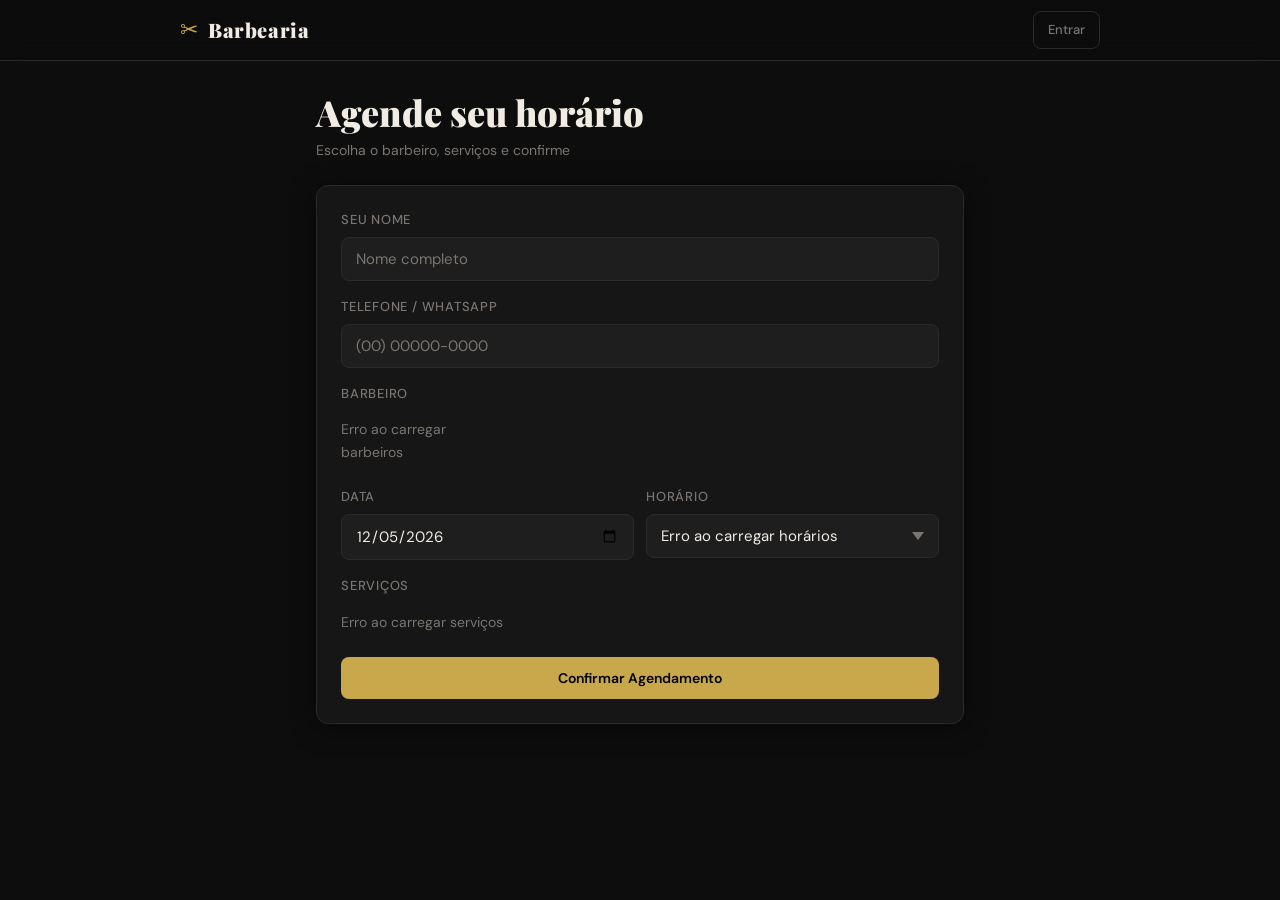
==== src/main/resources/static/cliente.html @ e92dd933 "Ajustes" ====
<!DOCTYPE html>
<html lang="pt-BR">
<head>
  <meta charset="UTF-8" />
  <meta name="viewport" content="width=device-width, initial-scale=1.0" />
  <title>Barbearia — Agendar</title>
  <link rel="preconnect" href="https://fonts.googleapis.com" />
  <link href="https://fonts.googleapis.com/css2?family=Playfair+Display:wght@700;900&family=DM+Sans:wght@300;400;500&display=swap" rel="stylesheet" />
  <link rel="stylesheet" href="style.css" />
</head>
<body>

  <header class="header">
    <div class="header-inner">
      <div class="logo">
        <span class="logo-icon">✂</span>
        <span class="logo-text">Barbearia</span>
      </div>
      <div class="header-right">
        <a href="index.html" class="btn btn-ghost btn-sm">Entrar</a>
      </div>
    </div>
  </header>

  <main class="main">

    <section id="page-cliente">
      <div class="page-header">
        <h1>Agende seu horário</h1>
        <p>Escolha o barbeiro, serviços e confirme</p>
      </div>

      <form class="form-card" id="form-cliente" novalidate>
        <div class="form-group"><label>Seu nome</label><input type="text" id="nomeCliente" placeholder="Nome completo" required /></div>
        <div class="form-group"><label>Telefone / WhatsApp</label><input type="tel" id="telefoneCliente" placeholder="(00) 00000-0000" required /></div>

        <div class="form-group">
          <label>Barbeiro</label>
          <div class="barbeiros-grid" id="barbeiros-grid"><p class="loading-txt">Carregando...</p></div>
        </div>

        <div class="form-row">
          <div class="form-group"><label>Data</label><input type="date" id="data" required /></div>
          <div class="form-group"><label>Horário</label><select id="horario" required><option value="">Selecione a data primeiro</option></select></div>
        </div>

        <div class="form-group">
          <label>Serviços</label>
          <div class="servicos-grid" id="servicos-grid"><p class="loading-txt">Carregando serviços...</p></div>
        </div>

        <div class="resumo" id="resumo" style="display:none">
          <h3>Resumo</h3>
          <div class="resumo-items" id="resumo-items"></div>
          <div class="resumo-total" id="resumo-total"></div>
        </div>

        <button type="submit" class="btn btn-primary btn-full">Confirmar Agendamento</button>
      </form>

      <!-- Confirmação -->
      <div class="confirm-box" id="confirm-box" style="display:none">
        <div class="confirm-icon">✓</div>
        <h2>Agendamento confirmado!</h2>
        <p id="confirm-msg"></p>
        <button class="btn btn-primary" id="btn-novo-agend">Fazer outro agendamento</button>
      </div>
    </section>

  </main>

  <div class="toast" id="toast"></div>
  <script src="app.js"></script>
  <script src="cliente.js"></script>
</body>
</html>
---- src/main/resources/static/style.css ----
/* ========= RESET & BASE ========= */
*, *::before, *::after { box-sizing: border-box; margin: 0; padding: 0; }

:root {
  --bg:       #0d0d0d;
  --surface:  #161616;
  --surface2: #1e1e1e;
  --border:   #2a2a2a;
  --gold:     #c9a84c;
  --gold-dim: #8a6e2e;
  --text:     #f0ece4;
  --muted:    #7a7570;
  --danger:   #c0392b;
  --success:  #27ae60;
  --radius:   12px;
  --shadow:   0 4px 24px rgba(0,0,0,.5);
}

html { scroll-behavior: smooth; }

body {
  background: var(--bg);
  color: var(--text);
  font-family: 'DM Sans', sans-serif;
  font-size: 15px;
  line-height: 1.6;
  min-height: 100vh;
}

/* ========= LOGIN PAGE ========= */
.login-body {
  display: flex;
  align-items: center;
  justify-content: center;
  min-height: 100vh;
  padding: 20px;
  background: radial-gradient(ellipse at 60% 20%, rgba(201,168,76,.08) 0%, transparent 60%), var(--bg);
}

.login-wrap { width: 100%; max-width: 420px; }

.login-card {
  background: var(--surface);
  border: 1px solid var(--border);
  border-radius: 20px;
  padding: 40px 32px;
  box-shadow: var(--shadow);
}

.login-logo {
  display: flex;
  align-items: center;
  gap: 10px;
  margin-bottom: 6px;
}

.login-sub {
  color: var(--muted);
  font-size: 14px;
  margin-bottom: 28px;
}

.login-divider {
  text-align: center;
  color: var(--muted);
  font-size: 13px;
  margin: 16px 0;
  position: relative;
}

.login-divider::before, .login-divider::after {
  content: '';
  position: absolute;
  top: 50%;
  width: 42%;
  height: 1px;
  background: var(--border);
}

.login-divider::before { left: 0; }
.login-divider::after  { right: 0; }

.input-pw { position: relative; }
.input-pw input { padding-right: 44px; }

.pw-toggle {
  position: absolute;
  right: 12px;
  top: 50%;
  transform: translateY(-50%);
  background: none;
  border: none;
  cursor: pointer;
  font-size: 16px;
  padding: 0;
  color: var(--muted);
}

/* ========= HEADER ========= */
.header {
  position: sticky;
  top: 0;
  z-index: 100;
  background: rgba(13,13,13,.92);
  backdrop-filter: blur(12px);
  border-bottom: 1px solid var(--border);
}

.header-inner {
  max-width: 960px;
  margin: 0 auto;
  padding: 0 20px;
  height: 60px;
  display: flex;
  align-items: center;
  gap: 16px;
}

.logo {
  display: flex;
  align-items: center;
  gap: 10px;
  white-space: nowrap;
  margin-right: auto;
}

.logo-icon { font-size: 22px; color: var(--gold); }

.logo-text {
  font-family: 'Playfair Display', serif;
  font-size: 20px;
  font-weight: 900;
  letter-spacing: 0.03em;
}

.role-badge {
  font-size: 11px;
  font-weight: 600;
  padding: 2px 8px;
  border-radius: 20px;
  text-transform: uppercase;
  letter-spacing: .06em;
}

.role-badge.admin   { background: rgba(201,168,76,.15); color: var(--gold); }
.role-badge.barbeiro { background: rgba(39,174,96,.15);  color: #2ecc71; }

.nav { display: flex; gap: 4px; }

.nav-link {
  text-decoration: none;
  padding: 7px 14px;
  border-radius: 8px;
  color: var(--muted);
  font-size: 14px;
  font-weight: 500;
  transition: color .2s, background .2s;
}

.nav-link:hover { color: var(--text); background: var(--surface2); }
.nav-link.active { color: var(--gold); background: rgba(201,168,76,.1); }

.header-right {
  display: flex;
  align-items: center;
  gap: 10px;
  margin-left: auto;
}

.user-name {
  font-size: 13px;
  color: var(--muted);
  white-space: nowrap;
  overflow: hidden;
  text-overflow: ellipsis;
  max-width: 120px;
}

.hamburger {
  display: none;
  flex-direction: column;
  gap: 5px;
  background: none;
  border: none;
  cursor: pointer;
  padding: 6px;
}

.hamburger span {
  display: block;
  width: 22px;
  height: 2px;
  background: var(--text);
  border-radius: 2px;
}

@media (max-width: 640px) {
  .hamburger { display: flex; }
  .nav {
    position: fixed;
    top: 60px; left: 0; right: 0;
    background: var(--surface);
    border-bottom: 1px solid var(--border);
    flex-direction: column;
    padding: 12px 16px 16px;
    gap: 2px;
    transform: translateY(-110%);
    transition: transform .3s ease;
    z-index: 99;
  }
  .nav.open { transform: translateY(0); }
  .nav-link { padding: 12px 14px; font-size: 15px; border-radius: var(--radius); }
  .user-name { display: none; }
}

/* ========= MAIN ========= */
.main {
  max-width: 680px;
  margin: 0 auto;
  padding: 32px 16px 80px;
}

.page { display: none; }
.page.active { display: block; }

.page-header { margin-bottom: 24px; }

.page-header h1 {
  font-family: 'Playfair Display', serif;
  font-size: clamp(26px, 6vw, 36px);
  font-weight: 900;
  line-height: 1.1;
}

.page-header p { color: var(--muted); margin-top: 6px; font-size: 14px; }

.toolbar {
  display: flex;
  align-items: center;
  gap: 8px;
  justify-content: flex-end;
  margin-bottom: 16px;
  flex-wrap: wrap;
}

.input-inline {
  background: var(--surface2);
  border: 1px solid var(--border);
  border-radius: 8px;
  padding: 7px 12px;
  color: var(--text);
  font-family: inherit;
  font-size: 14px;
  -webkit-appearance: none;
}

/* ========= FORM CARD ========= */
.form-card {
  background: var(--surface);
  border: 1px solid var(--border);
  border-radius: var(--radius);
  padding: 24px;
  margin-bottom: 24px;
  box-shadow: var(--shadow);
}

.form-card h2 {
  font-family: 'Playfair Display', serif;
  font-size: 18px;
  font-weight: 700;
  margin-bottom: 20px;
  color: var(--gold);
}

.form-group { display: flex; flex-direction: column; gap: 6px; margin-bottom: 16px; }
.form-row { display: grid; grid-template-columns: 1fr 1fr; gap: 12px; }

@media (max-width: 480px) { .form-row { grid-template-columns: 1fr; } }

label {
  font-size: 13px;
  font-weight: 500;
  color: var(--muted);
  text-transform: uppercase;
  letter-spacing: 0.06em;
}

input[type="text"], input[type="tel"], input[type="email"],
input[type="date"], input[type="number"], input[type="password"], select {
  background: var(--surface2);
  border: 1px solid var(--border);
  border-radius: 8px;
  padding: 11px 14px;
  color: var(--text);
  font-family: inherit;
  font-size: 15px;
  transition: border-color .2s, box-shadow .2s;
  width: 100%;
  -webkit-appearance: none;
  appearance: none;
}

input:focus, select:focus {
  outline: none;
  border-color: var(--gold);
  box-shadow: 0 0 0 3px rgba(201,168,76,.15);
}

input::placeholder { color: var(--muted); }

select {
  background-image: url("data:image/svg+xml,%3Csvg xmlns='http://www.w3.org/2000/svg' width='12' height='8' viewBox='0 0 12 8'%3E%3Cpath fill='%237a7570' d='M6 8L0 0h12z'/%3E%3C/svg%3E");
  background-repeat: no-repeat;
  background-position: right 14px center;
  padding-right: 36px;
}

/* ========= BARBEIROS GRID (cliente) ========= */
.barbeiros-grid {
  display: grid;
  grid-template-columns: repeat(auto-fill, minmax(140px, 1fr));
  gap: 10px;
}

.barbeiro-card-check {
  border: 1.5px solid var(--border);
  border-radius: 10px;
  padding: 14px 12px;
  cursor: pointer;
  text-align: center;
  transition: border-color .2s, background .2s;
  position: relative;
  user-select: none;
}

.barbeiro-card-check input[type="radio"] { position: absolute; opacity: 0; width: 0; height: 0; }
.barbeiro-card-check:hover { border-color: var(--gold-dim); }
.barbeiro-card-check.selected { border-color: var(--gold); background: rgba(201,168,76,.08); }

.bc-avatar {
  width: 44px; height: 44px;
  border-radius: 50%;
  background: var(--gold-dim);
  color: #fff;
  font-size: 18px;
  font-weight: 700;
  display: flex;
  align-items: center;
  justify-content: center;
  margin: 0 auto 8px;
}

.bc-nome { font-weight: 500; font-size: 14px; }

/* ========= SERVIÇOS GRID ========= */
.servicos-grid {
  display: grid;
  grid-template-columns: repeat(auto-fill, minmax(160px, 1fr));
  gap: 10px;
}

.servico-card-check {
  border: 1.5px solid var(--border);
  border-radius: 10px;
  padding: 12px;
  cursor: pointer;
  transition: border-color .2s, background .2s;
  position: relative;
  user-select: none;
}

.servico-card-check input[type="checkbox"] { position: absolute; opacity: 0; width: 0; height: 0; }
.servico-card-check:hover { border-color: var(--gold-dim); }
.servico-card-check.checked { border-color: var(--gold); background: rgba(201,168,76,.08); }
.servico-card-check .sc-nome { font-weight: 500; font-size: 14px; margin-bottom: 4px; }
.servico-card-check .sc-preco { color: var(--gold); font-size: 13px; }
.servico-card-check .sc-duracao { color: var(--muted); font-size: 12px; }

.check-mark {
  position: absolute; top: 8px; right: 8px;
  width: 18px; height: 18px;
  border-radius: 50%;
  border: 1.5px solid var(--border);
  display: flex; align-items: center; justify-content: center;
  font-size: 10px;
  transition: background .2s, border-color .2s;
}

.checked .check-mark { background: var(--gold); border-color: var(--gold); color: #000; }

/* ========= RESUMO ========= */
.resumo {
  background: var(--surface2);
  border: 1px solid var(--border);
  border-radius: 10px;
  padding: 16px;
  margin: 8px 0 20px;
}

.resumo h3 { font-size: 13px; text-transform: uppercase; letter-spacing: .08em; color: var(--muted); margin-bottom: 12px; }
.resumo-item { display: flex; justify-content: space-between; font-size: 14px; padding: 4px 0; border-bottom: 1px solid var(--border); }
.resumo-total { margin-top: 10px; font-weight: 600; font-size: 16px; color: var(--gold); text-align: right; }

/* ========= CONFIRM BOX ========= */
.confirm-box {
  background: var(--surface);
  border: 1px solid var(--border);
  border-radius: var(--radius);
  padding: 48px 32px;
  text-align: center;
}

.confirm-icon {
  width: 64px; height: 64px;
  background: var(--success);
  border-radius: 50%;
  color: #fff;
  font-size: 28px;
  display: flex; align-items: center; justify-content: center;
  margin: 0 auto 20px;
}

.confirm-box h2 { font-family: 'Playfair Display', serif; font-size: 24px; margin-bottom: 12px; }
.confirm-box p  { color: var(--muted); font-size: 15px; margin-bottom: 24px; }

/* ========= BUTTONS ========= */
.btn {
  display: inline-flex;
  align-items: center;
  justify-content: center;
  gap: 6px;
  padding: 11px 20px;
  border-radius: 8px;
  font-family: inherit;
  font-size: 14px;
  font-weight: 500;
  cursor: pointer;
  transition: opacity .2s, transform .1s;
  border: 1.5px solid transparent;
  text-decoration: none;
  white-space: nowrap;
}

.btn:active { transform: scale(.97); }
.btn:disabled { opacity: .45; cursor: not-allowed; transform: none !important; }
.btn-primary  { background: var(--gold); color: #000; font-weight: 600; }
.btn-primary:hover:not(:disabled) { opacity: .88; }
.btn-ghost    { background: transparent; border-color: var(--border); color: var(--muted); }
.btn-ghost:hover { color: var(--text); border-color: var(--muted); }
.btn-danger   { background: var(--danger); color: #fff; }
.btn-icon     { background: transparent; border: none; color: var(--muted); padding: 6px 8px; font-size: 15px; }
.btn-icon:hover { color: var(--text); }
.btn-icon.del:hover { color: var(--danger); }
.btn-full { width: 100%; }
.btn-sm   { padding: 8px 14px; font-size: 13px; }

/* ========= CARD LIST ========= */
.card-list { display: flex; flex-direction: column; gap: 12px; }

.item-card {
  background: var(--surface);
  border: 1px solid var(--border);
  border-radius: var(--radius);
  padding: 16px 20px;
  display: flex;
  align-items: center;
  gap: 16px;
  animation: fadeUp .3s ease both;
}

@keyframes fadeUp {
  from { opacity: 0; transform: translateY(8px); }
  to   { opacity: 1; transform: none; }
}

.item-card-body { flex: 1; min-width: 0; }
.item-card-title { font-weight: 600; font-size: 15px; margin-bottom: 4px; white-space: nowrap; overflow: hidden; text-overflow: ellipsis; }
.item-card-sub   { font-size: 13px; color: var(--muted); }
.item-card-actions { display: flex; gap: 2px; flex-shrink: 0; }

.badge {
  display: inline-block;
  background: rgba(201,168,76,.12);
  color: var(--gold);
  font-size: 12px;
  font-weight: 600;
  padding: 3px 10px;
  border-radius: 20px;
  margin-top: 4px;
}

.form-actions { display: flex; gap: 10px; margin-top: 20px; flex-wrap: wrap; }

/* ========= TOAST ========= */
.toast {
  position: fixed;
  bottom: 24px; left: 50%;
  transform: translateX(-50%) translateY(80px);
  background: var(--surface);
  border: 1px solid var(--border);
  color: var(--text);
  padding: 12px 22px;
  border-radius: 40px;
  font-size: 14px;
  font-weight: 500;
  box-shadow: var(--shadow);
  opacity: 0;
  transition: transform .3s ease, opacity .3s ease;
  z-index: 500;
  pointer-events: none;
  white-space: nowrap;
  max-width: calc(100vw - 32px);
}

.toast.show    { opacity: 1; transform: translateX(-50%) translateY(0); }
.toast.success { border-color: var(--success); color: var(--success); }
.toast.error   { border-color: var(--danger);  color: #e74c3c; }

/* ========= MODAL ========= */
.modal-overlay {
  position: fixed; inset: 0;
  background: rgba(0,0,0,.7);
  z-index: 200;
  display: flex; align-items: center; justify-content: center;
  padding: 16px;
}

.modal {
  background: var(--surface);
  border: 1px solid var(--border);
  border-radius: var(--radius);
  padding: 28px;
  max-width: 360px; width: 100%;
  box-shadow: var(--shadow);
}

.modal p { font-size: 16px; margin-bottom: 20px; }
.modal-actions { display: flex; gap: 10px; }

.loading-txt { color: var(--muted); font-size: 14px; padding: 8px 0; }

.empty-state { text-align: center; padding: 48px 0; color: var(--muted); }
.empty-state .empty-icon { font-size: 36px; margin-bottom: 12px; }
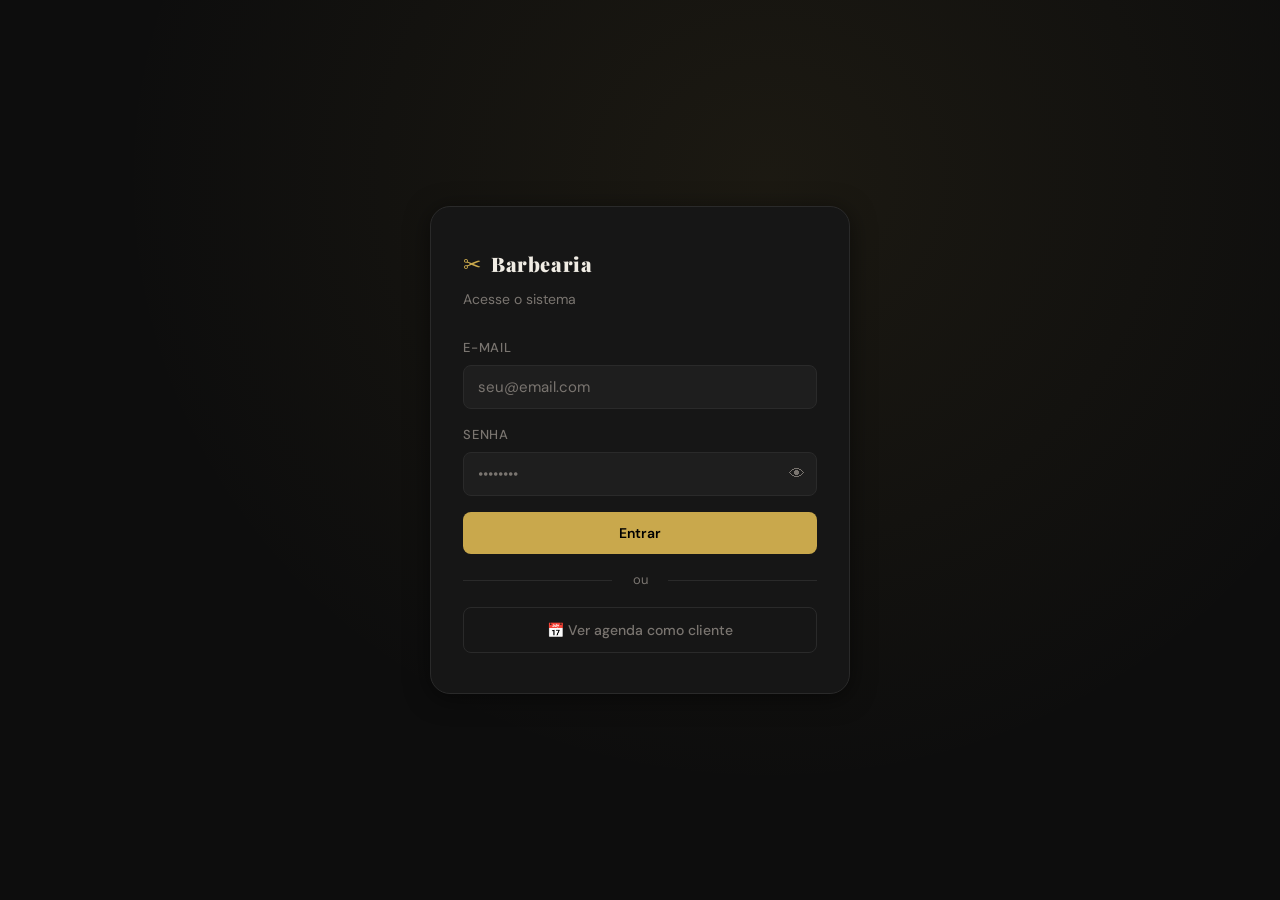
==== commit 7d73f89a: "Ajustes 3" ====
--- a/src/main/resources/static/cliente.html
+++ b/src/main/resources/static/cliente.html
@@ -17,6 +17,8 @@
         <span class="logo-text">Barbearia</span>
       </div>
       <div class="header-right">
+        <span class="user-name" id="user-name"></span>
+        <button class="btn btn-ghost btn-sm" id="btn-logout">Sair</button>
         <a href="index.html" class="btn btn-ghost btn-sm">Entrar</a>
       </div>
     </div>
